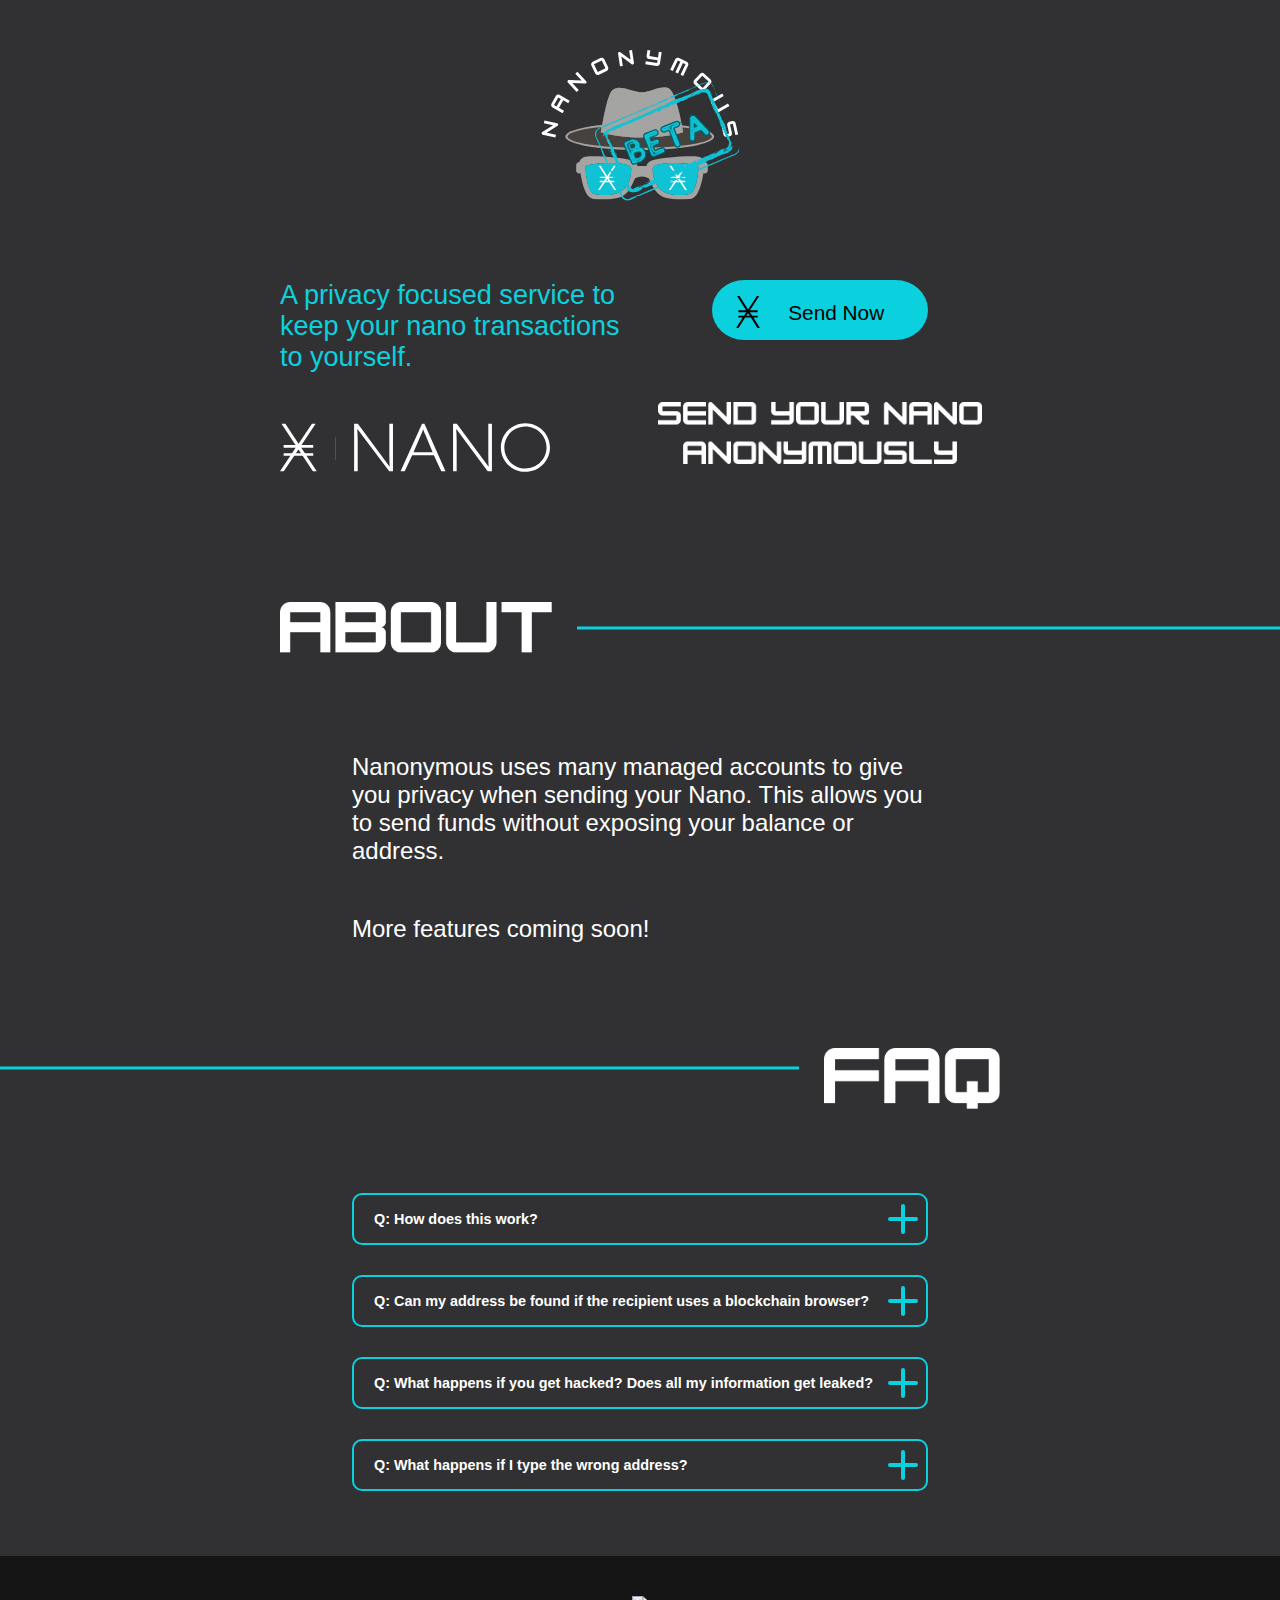
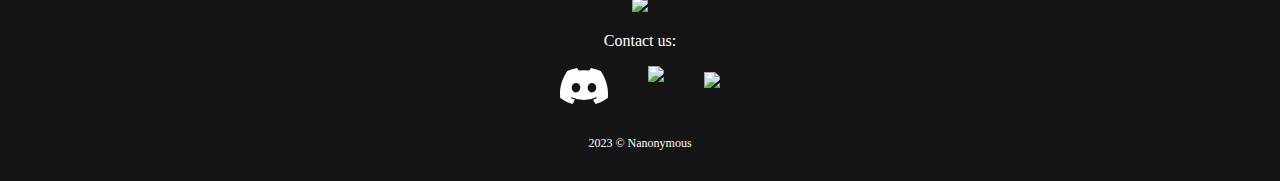
==== nanonymousFrontEnd/index.html @ 7245e058 "Added beta branding" ====
<!DOCTYPE html>
<html>
<meta name="viewport" content="width=device-width, initial-scale=1.0">
<head>
<title>Nanonymous</title>
<link rel="stylesheet" href="css/index.css">
<link rel="stylesheet" href="css/common.css">
<img src="images/1_nospace.svg" id="logo" alt="Nanonymous">
<img src="images/beta.svg" id="beta"></img
</head>
<body>
   <div id=outerbody>
   <div id=innerbody>
      <div id=Hero>
         <div class="HeroContainer" style="order:0">
            <div id=HeroText>
               A privacy focused service to keep your nano transactions to yourself.
            </div>
            <div id=Q3>
               <a href="https://nano.org/">
                  <img src="images/nano-logo-white.svg" alt="Nano.org" style="width: 75%;">
               </a>
            </div>
         </div>
         <div class="HeroContainer" style="order:1">
            <div id="TransactionButtondiv">
               <div id="TransactionButtonSvg">
                  <a href="transaction.html">
                     <svg height="60" width="100%">
                           <rect id="TransactionButton" rx="15%" ry="50%" width="100%" height="60" />
                     </svg>
                     <img id="buttonImage" src="images/nano-symbol-black-no-border.svg" alt="Nano.org">
                     <span id="buttonText">Send Now</span>
                  </a>
               </div>
            </div>
            <div id=Q4>
               <img id="sendImg" src="images/Send.png" alt="Send Your Nano Anonymousely">
            </div>
         </div>

      </div>

      <br><br>

      <div style="display: flex;">
         <img id="Aboutpng" src="images/About.png">
         <svg width="9999px" style="margin-top: auto; margin-bottom: auto; margin-right: -600%;">
            <line class="Line" x1="25" y1="75" x2="9999" y2="75" />
         </svg>
      </div>
      <div class="content" id="About">
         <p style="font-stylemargin-top: 50px; margin-bottom: 50px;">Nanonymous uses many managed accounts to give you privacy when sending your Nano. This allows you to send funds without exposing your balance or address.
         </p>
         <p> More features coming soon! </p>
      </div>

      <div style="display: flex;">
         <svg width="9999px" style="margin-top: auto; margin-bottom: auto; margin-left: -600%; margin-right: 25px;">
            <line class="Line" x1="10" y1="75" x2="9999" y2="75" />
         </svg>
         <img id="FAQpng" src="images/FAQ.png">
      </div>
      <div class="content">
         <div class="Qbox">
            <button type="button" class="collapsible">
               <label class="collable">
                  Q: How does this work?
               </label>
               <div class="animate closed">
                  <div class="plus-minus">
                     <div class="horizontal"></div>
                     <div class="vertical"></div>
                  </div>
               </div>
            </button>
            <div class="answer">
               <p>A: You tell us what address you want to send to (the recipient) and we give you one of our own addresses. Once we receive your payment at our address the funds are sent to the recipient from an unrelated address we control.</p>
            </div>
         </div>
         <div class="Qbox">
            <button type="button" class="collapsible">
               <label class="collable">
                  Q: Can my address be found if the recipient uses a blockchain browser?
               </label>
               <div class="animate closed">
                  <div class="plus-minus">
                     <div class="horizontal"></div>
                     <div class="vertical"></div>
                  </div>
               </div>
            </button>
            <div class="answer">
               <p>A: Your address will never be linked to the recipient's address from transactions that Nanonymous initiates. </p>
            </div>
         </div>
         <div class="Qbox">
            <button type="button" class="collapsible">
               <label class="collable">
                  Q: What happens if you get hacked? Does all my information get leaked?
               </label>
               <div class="animate closed">
                  <div class="plus-minus">
                     <div class="horizontal"></div>
                     <div class="vertical"></div>
                  </div>
               </div>
            </button>
            <div class="answer">
               <p>A: We store as little about our clients as possible, and use one-way hashes to ensure the data we do save can't be used to determine our client's addresses.
            </div>
         </div>
         <div class="Qbox">
            <button type="button" class="collapsible">
               <label class="collable">
                  Q: What happens if I type the wrong address?
               </label>
               <div class="animate closed">
                  <div class="plus-minus">
                     <div class="horizontal"></div>
                     <div class="vertical"></div>
                  </div>
               </div>
            </button>
            <div class="answer">
               <p>A: Typically that would create an invalid address and the transaction would abort, but we are not responsible for incorrect addresses. We only ensure the funds go to a valid account that you specify.
            </div>
         </div>
      </div>

   </div>
   </div>
</body>
<footer>
   <img src="images/name.png" style="margin: auto">
   <p> Contact us: </p>
   <div id="ContactImgs">
      <img id="discord" src="images/discord-white.svg">
      <img id="twitter" src="images/twitter-small.png">
      <a href="mailto:info@nanonymous.cc" style="margin: auto 20px; height: 70%;">
         <img id="email" src="images/email.png">
      </a>
   </div>
   <br>
   <p id="Copywrite"> 2023 &#169; Nanonymous </p>
   <br/>
</footer>
</html>

<script>
   var coll = document.getElementsByClassName("collapsible");
   var i;

   for (i = 0; i < coll.length; i++) {
      coll[i].addEventListener("click", function() {

         var content = this.nextElementSibling;
         this.classList.toggle('opened');
         this.classList.toggle('closed');
         if (content.style.maxHeight) {
            content.style.maxHeight = null;
         } else {
            content.style.maxHeight = content.scrollHeight + "px";
         }
      });
   }

</script>
---- nanonymousFrontEnd/css/index.css ----
#Hero {
    display: flex;
    flex-wrap: wrap-reverse;
 }
 .HeroContainer {
    display: flex;
    flex-direction: column;
    flex-grow:1;
    width: 50%;
    min-width: 15em;
    margin-top: 40px;
    margin-bottom: 40px;
 }
 #TransactionButtondiv {
    order: 0;
    flex-grow: 1;

    margin-bottom: 25px;
 }
 #TransactionButtonSvg {
    min-width: 10em;
    position: relative;
    width: 60%;
    left: 20%;

 }
 #TransactionButton {

    fill: #0BD1DF;
 }
 #HeroText {
    order: 0;
    flex-grow: 1;

    font-size: 1.69em;

    color: #0BD1DF;

    margin-bottom: 25px;
 }
 #Q3 {
    order: 1;
    flex-grow: 1;

    margin-top: 25px;
 }
 #Q4 {
    order: 1;
    flex-grow: 1;

    margin-top: 25px;
 }
 #sendImg {
    position: relative;
    left: 5%;
    width: 90%;
 }
 #buttonImage {
    position: absolute;
    height: 100%;
    top: 25%;
    height: 50%;

    left: 10%;
    width: 13%;
 }
 #buttonText {
    position: absolute;
    height: 100%;
    top: 33%;

    left: 25%;
    width: 65%;

    text-align: center;
    font-size: 1.30em;
    color: black;
 }
 #Aboutpng {
    width: 17em;
    order: -1;

    object-fit: contain;

    margin-top: 50px;
    margin-bottom: 50px;
 }
 #FAQpng {
    width: 11em;
    order: 1;

    object-fit: contain;

    margin-top: 50px;
    margin-bottom: 30px;
 }
 #About{
    font-size: 1.5em
 }
 .content {
    margin-top: 50px;
    margin-bottom: 50px;
    margin-left: 10%;
    margin-right: 10%;
 }
 .Qbox {
    border-color: #0BD1DF;
    border-width: 2px;
    border-radius: 10px;
    border-style: solid;

    padding-top: 15px;
    padding-bottom: 15px;
    margin-top: 30px;
    margin-bottom: 30px;
 }
 .collapsible {
    cursor: pointer;
    width: 100%;
    border: none;
    padding-left: 20px;
    background-color: #313133;

    display: flex;
    justify-content: space-between;

    color: white;
    text-align: left;
    font-weight: bold;
    font-size: 0.9em;
 }
 .collable {
    padding-right: 25px;
 }
 .answer {
    padding: 0 18px;
    overflow: hidden;
    max-height: 0;
    transition: max-height 0.5s ease-out;
 }
 /* Plus/Minus animation */
 .closed .vertical {
    transition: all 0.5s ease-in-out;
    opacity: 1;
 }
 .closed .horizontal {
    transition: all 0.5s ease-in-out;
    opacity: 1;
 }

 .opened .vertical {
    transition: all 0.5s ease-in-out;
    transform: rotate(180deg);
    opacity: 0;
 }
 .opened .horizontal {
    transition: all 0.5s ease-in-out;
    transform: rotate(180deg);
    opacity: 1;
 }

 .animate {
    height: 1em;
    width: 1em;
    font-size: 1em;
 }

 .animate .plus-minus {
    margin-top: 8px;
    margin-left: 12px;
    position: relative;
 }
 .animate .plus-minus .horizontal {
    border-radius: 10px;
    position: absolute;
    background-color: #0BD1DF;
    width: 30px;
    height: 4px;
    margin-left: -30px;
    margin-top: -2.5px;
 }
 .animate .plus-minus .vertical {
    border-radius: 10px;
    position: absolute;
    background-color: #0BD1DF;
    width: 4px;
    height: 30px;
    margin-left: -17px;
    margin-top: -15px;
 }
---- nanonymousFrontEnd/css/common.css ----
body {
    width: 100%;
    margin: 0;
    background-color: #313133;
 }
 a:link{
    color: #0BD1DF;
 }
 #logo {
    width: 150px;
    height: 150px;
    display: block;
    margin-left: auto;
    margin-right: auto;
    margin-top: 50px;
    margin-bottom: 25px;
    width: 50%;
 }
 #beta {
    position: absolute;
    width: 146px;
    left: 50%;
    margin-left: -45px;
    top: 82px;
 }
 #outerbody {
    width: 100%;
    margin: 0;
    overflow: hidden;
 }
 #innerbody {
    max-width: 45em;
    margin: 0px auto;
    font-family: Arial;
    color: white;
    padding: 15px;
 }
 .Line {
   stroke: #0BD1DF;
   stroke-width: 3px;
   height: 3px;

 }
 footer {
    width: 100%;
    margin: 0 auto;
    padding-top: 40px;

    text-align: center;
    font-family: DMSans-Medium;
    color: white;

    background-color: #151515;
 }
 #ContactImgs {
    position: relative;
    display: flex;
    justify-content: center;

    height: 40px;
    width: 50%;
    left: 25%;
 }
 #Copywrite {
    font-size: 12px;
 }
 #discord {
    margin: auto 20px;
    height: 90%;

    z-index: 1;
 }
 #twitter {
    margin: auto 20px;
    height: 100%;

    z-index: 1;
 }
 #email {
    margin: auto;
    height: 100%;

    z-index: 1;
 }
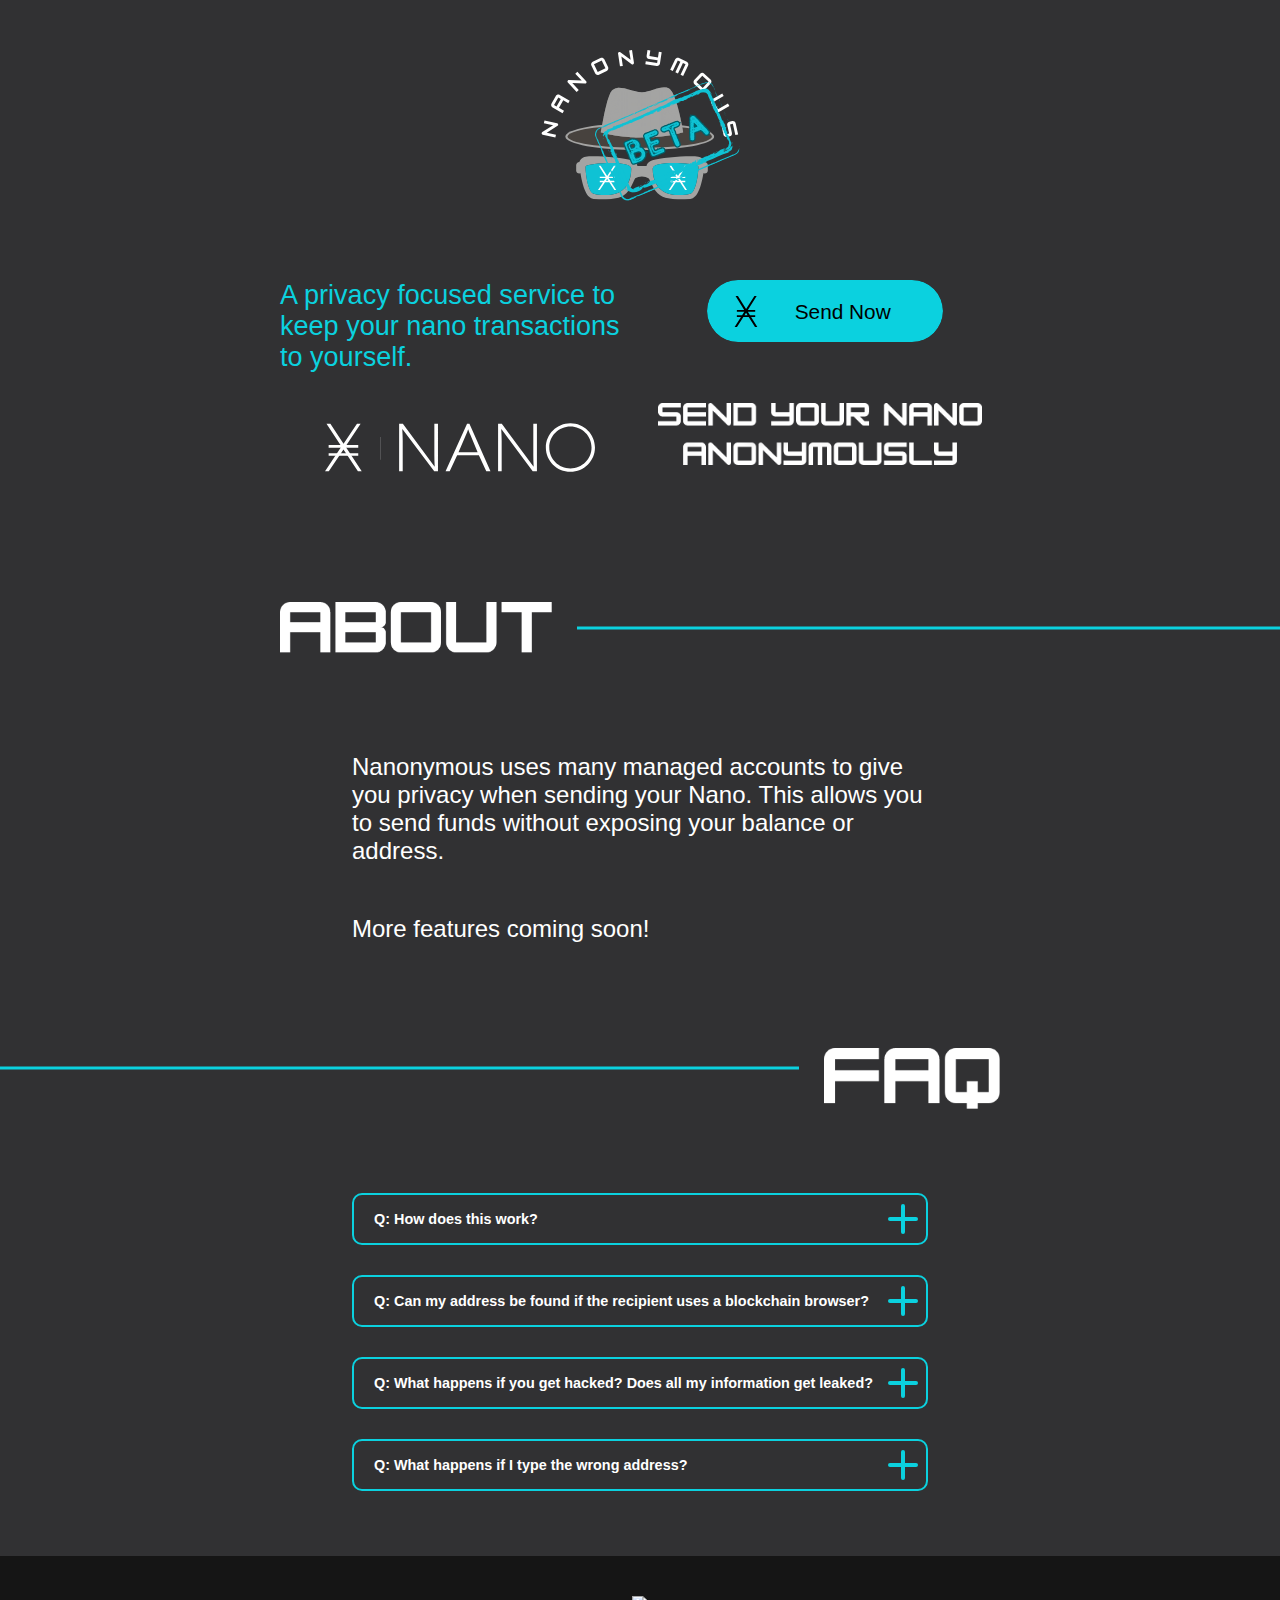
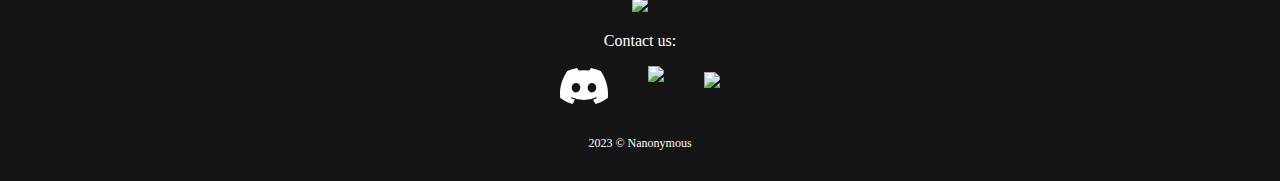
==== commit c428a85a: "Added animations to the send now button on the home page." ====
--- a/nanonymousFrontEnd/index.html
+++ b/nanonymousFrontEnd/index.html
@@ -24,15 +24,10 @@
          </div>
          <div class="HeroContainer" style="order:1">
             <div id="TransactionButtondiv">
-               <div id="TransactionButtonSvg">
-                  <a href="transaction.html">
-                     <svg height="60" width="100%">
-                           <rect id="TransactionButton" rx="15%" ry="50%" width="100%" height="60" />
-                     </svg>
-                     <img id="buttonImage" src="images/nano-symbol-black-no-border.svg" alt="Nano.org">
-                     <span id="buttonText">Send Now</span>
-                  </a>
-               </div>
+               <a href="transaction.html" id="TransactionButton">
+                  <img id="buttonImage" src="images/nano-symbol-black-no-border.svg" alt="Nano.org">
+                  <span id="buttonText">Send Now</span>
+               </a>
             </div>
             <div id=Q4>
                <img id="sendImg" src="images/Send.png" alt="Send Your Nano Anonymousely">
--- a/nanonymousFrontEnd/css/index.css
+++ b/nanonymousFrontEnd/css/index.css
@@ -17,16 +17,78 @@
 
     margin-bottom: 25px;
  }
- #TransactionButtonSvg {
-    min-width: 10em;
-    position: relative;
+ #TransactionButton {
+    display: inline-block;
+    padding: 6px 10px;
+    border-radius: 10rem;
+    color: black;
+
+    height: 50px;
     width: 60%;
     left: 20%;
-
- }
- #TransactionButton {
-
-    fill: #0BD1DF;
+    margin-left: -5px;
+
+    transition: all .3s;
+    position: relative;
+    overflow: hidden;
+    z-index: 1;
+ }
+ #TransactionButton:after {
+    content: '';
+    position: absolute;
+    bottom: 0;
+    left: 0;
+    width: 100%;
+    height: 100%;
+    background-color: #0BD1DF;
+    border-radius: 10rem;
+    z-index: -2;
+ }
+ #TransactionButton:before {
+    content: '';
+    position: absolute;
+    bottom: 0;
+    left: 0;
+    width: 0%;
+    height: 100%;
+    background-color: #00717F;
+    transition: all .3s;
+    border-radius: 10rem;
+    z-index: -1;
+ }
+ #TransactionButton:hover:before {
+    width: 100%;
+ }
+ #buttonImage {
+    position: absolute;
+    height: 100%;
+    top: 25%;
+    height: 50%;
+
+    left: 10%;
+    width: 13%;
+
+    transition: all .2s;
+ }
+ #TransactionButton:hover #buttonImage{
+    filter: invert(100%) sepia(100%) saturate(0%) hue-rotate(355deg) brightness(100%) contrast(100%);
+ }
+ #buttonText {
+    position: absolute;
+    height: 100%;
+    top: 33%;
+
+    left: 25%;
+    width: 65%;
+
+    text-align: center;
+    font-size: 1.30em;
+    color: black;
+
+    transition: all .4s;
+ }
+ #TransactionButton:hover #buttonText {
+    color: white;
  }
  #HeroText {
     order: 0;
@@ -41,6 +103,7 @@
  #Q3 {
     order: 1;
     flex-grow: 1;
+    text-align: center;
 
     margin-top: 25px;
  }
@@ -54,27 +117,6 @@
     position: relative;
     left: 5%;
     width: 90%;
- }
- #buttonImage {
-    position: absolute;
-    height: 100%;
-    top: 25%;
-    height: 50%;
-
-    left: 10%;
-    width: 13%;
- }
- #buttonText {
-    position: absolute;
-    height: 100%;
-    top: 33%;
-
-    left: 25%;
-    width: 65%;
-
-    text-align: center;
-    font-size: 1.30em;
-    color: black;
  }
  #Aboutpng {
     width: 17em;
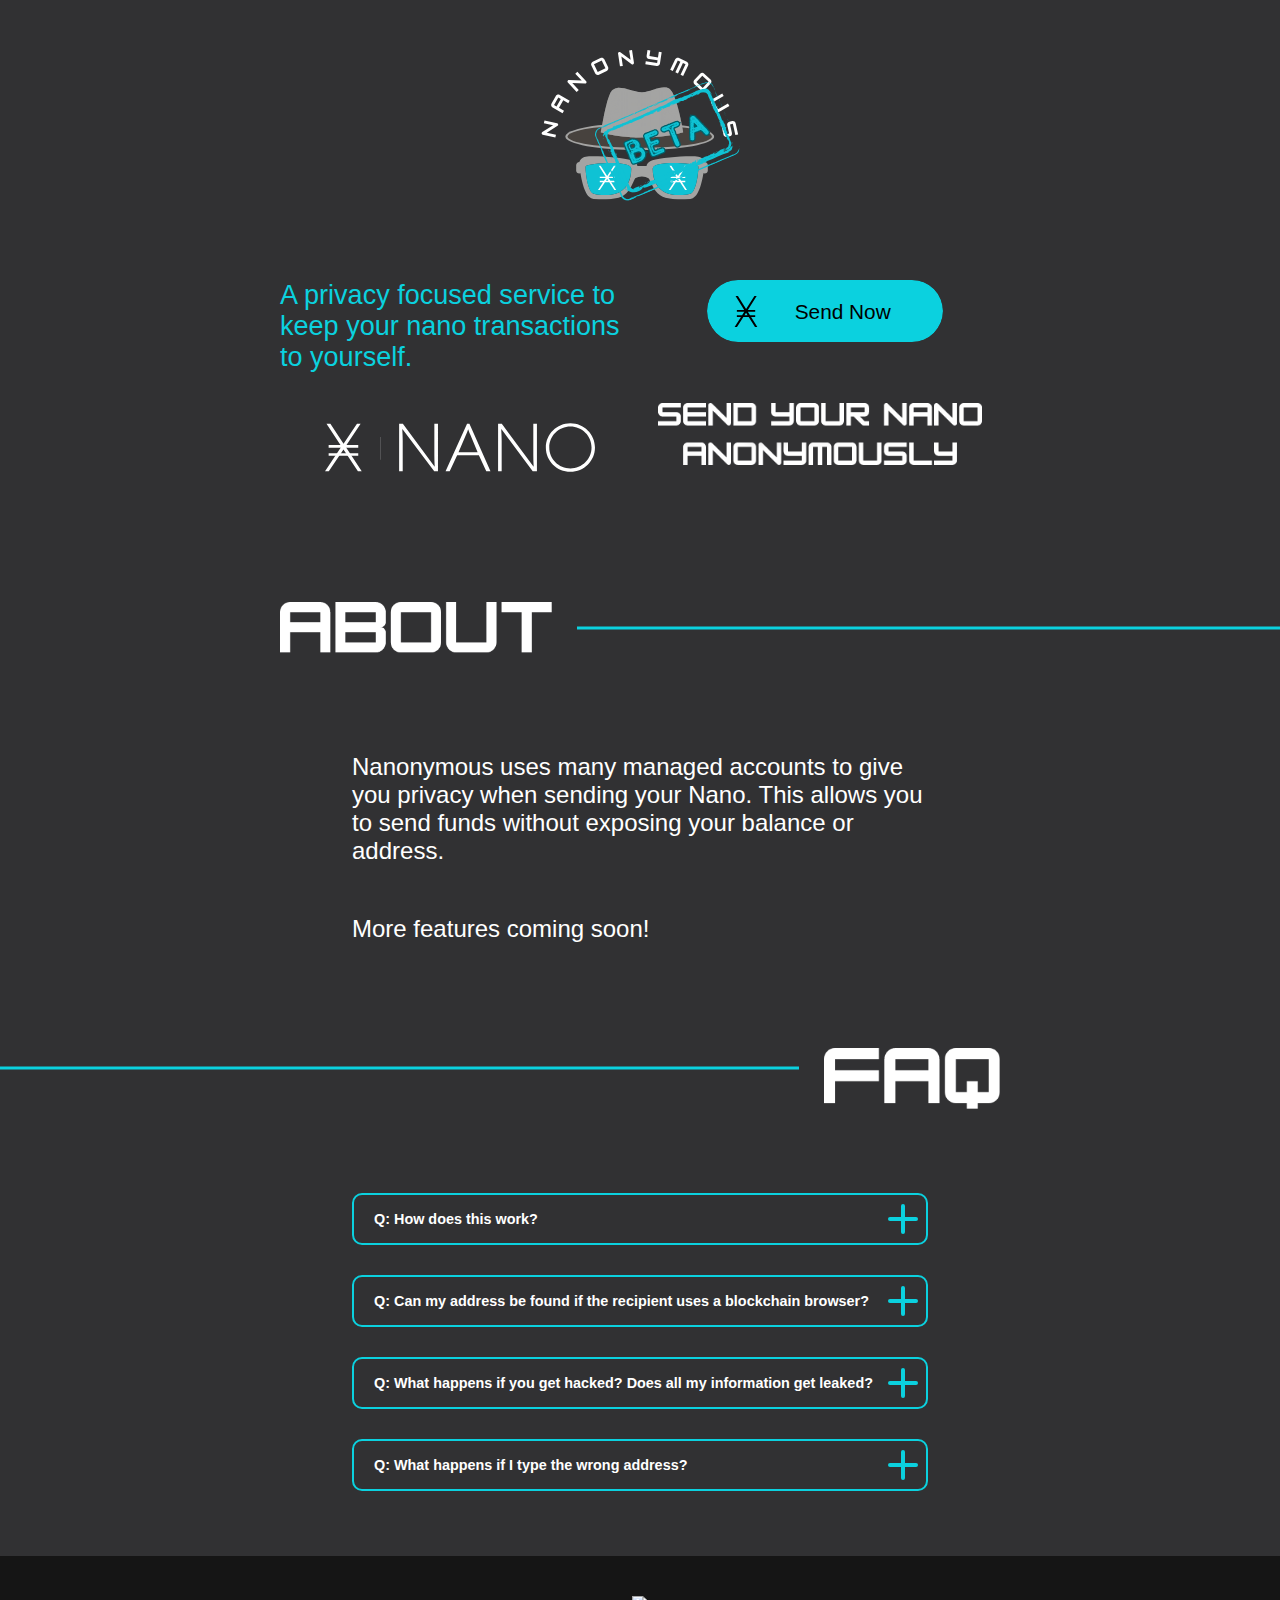
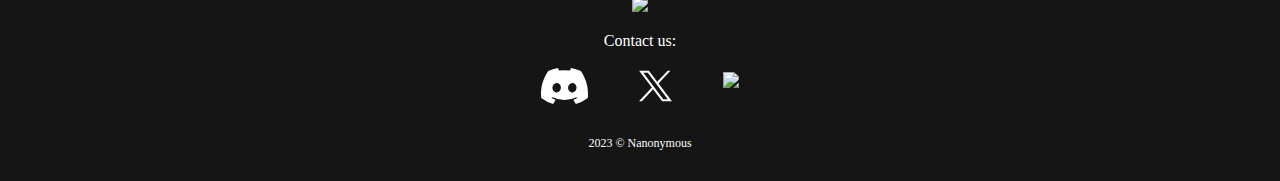
==== commit 2e94c87f: "Better errors and other stuff." ====
--- a/nanonymousFrontEnd/index.html
+++ b/nanonymousFrontEnd/index.html
@@ -86,7 +86,7 @@
                </div>
             </button>
             <div class="answer">
-               <p>A: Your address will never be linked to the recipient's address from transactions that Nanonymous initiates. </p>
+               <p>A: Your address will almost never be linked to the recipient's address from transactions that Nanonymous initiates. In very rare cases they may be linked, but only through at least 5 separate intermediate accounts.</p>
             </div>
          </div>
          <div class="Qbox">
@@ -131,7 +131,7 @@
    <p> Contact us: </p>
    <div id="ContactImgs">
       <img id="discord" src="images/discord-white.svg">
-      <img id="twitter" src="images/twitter-small.png">
+      <img id="twitter" src="images/twitter-x-seeklogoWhite.svg">
       <a href="mailto:info@nanonymous.cc" style="margin: auto 20px; height: 70%;">
          <img id="email" src="images/email.png">
       </a>
--- a/nanonymousFrontEnd/css/index.css
+++ b/nanonymousFrontEnd/css/index.css
@@ -28,7 +28,7 @@
     left: 20%;
     margin-left: -5px;
 
-    transition: all .3s;
+    transition: all .4s;
     position: relative;
     overflow: hidden;
     z-index: 1;
@@ -52,7 +52,7 @@
     width: 0%;
     height: 100%;
     background-color: #00717F;
-    transition: all .3s;
+    transition: all .4s;
     border-radius: 10rem;
     z-index: -1;
  }
@@ -68,7 +68,7 @@
     left: 10%;
     width: 13%;
 
-    transition: all .2s;
+    transition: all .3s;
  }
  #TransactionButton:hover #buttonImage{
     filter: invert(100%) sepia(100%) saturate(0%) hue-rotate(355deg) brightness(100%) contrast(100%);
@@ -85,7 +85,7 @@
     font-size: 1.30em;
     color: black;
 
-    transition: all .4s;
+    transition: all .5s;
  }
  #TransactionButton:hover #buttonText {
     color: white;
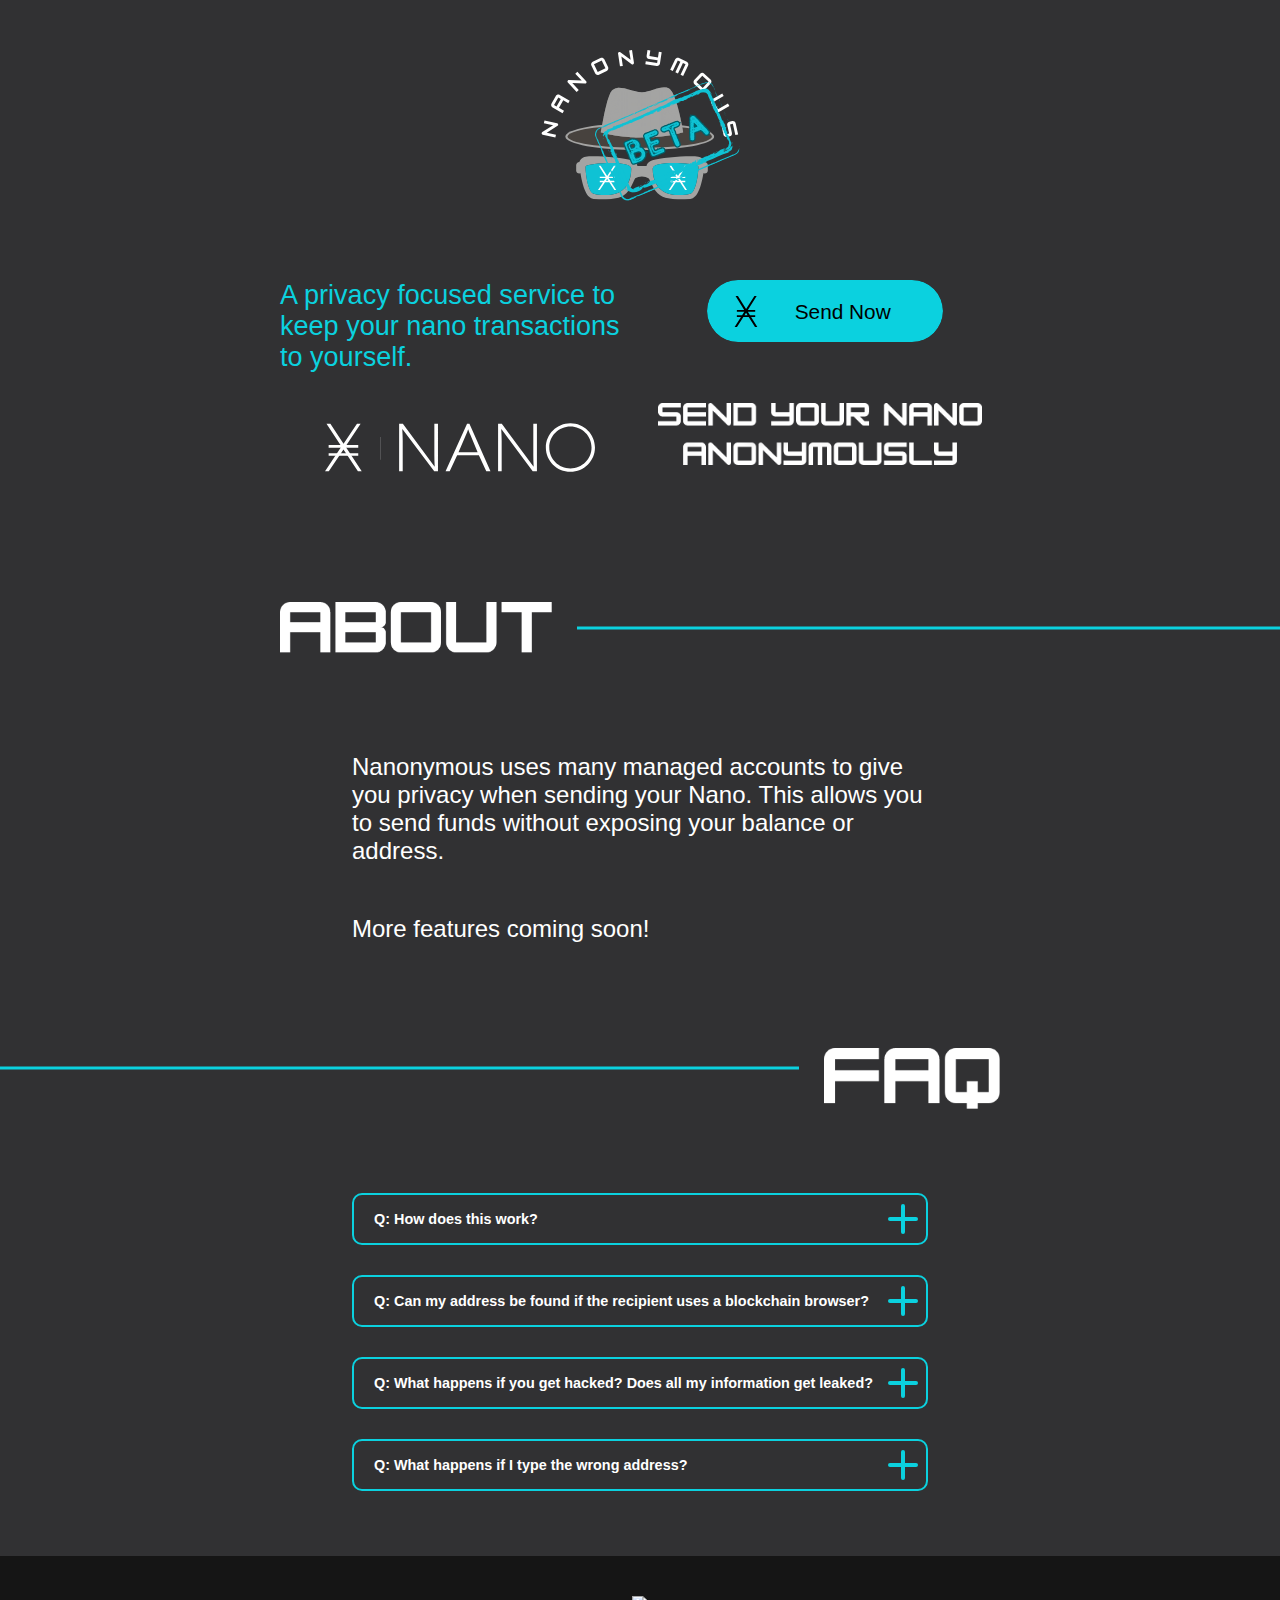
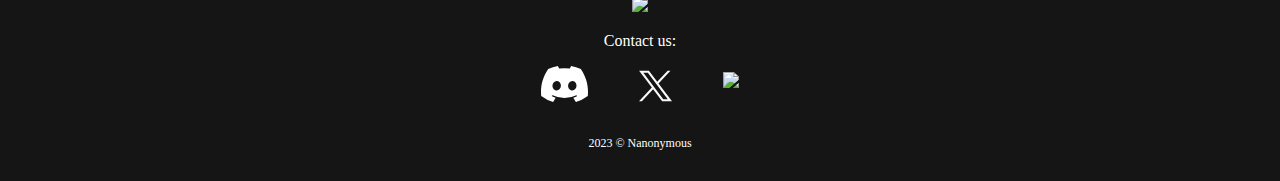
==== commit f57fc09e: "Twitter and minor connection fix." ====
--- a/nanonymousFrontEnd/index.html
+++ b/nanonymousFrontEnd/index.html
@@ -130,8 +130,12 @@
    <img src="images/name.png" style="margin: auto">
    <p> Contact us: </p>
    <div id="ContactImgs">
-      <img id="discord" src="images/discord-white.svg">
-      <img id="twitter" src="images/twitter-x-seeklogoWhite.svg">
+      <a href="https://discord.gg/BzmgjYxyXa">
+         <img id="discord" src="images/discord-white.svg">
+      </a>
+      <a href="https://twitter.com/Nanonymous_nano">
+         <img id="twitter" src="images/twitter-x-seeklogoWhite.svg">
+      </a>
       <a href="mailto:info@nanonymous.cc" style="margin: auto 20px; height: 70%;">
          <img id="email" src="images/email.png">
       </a>
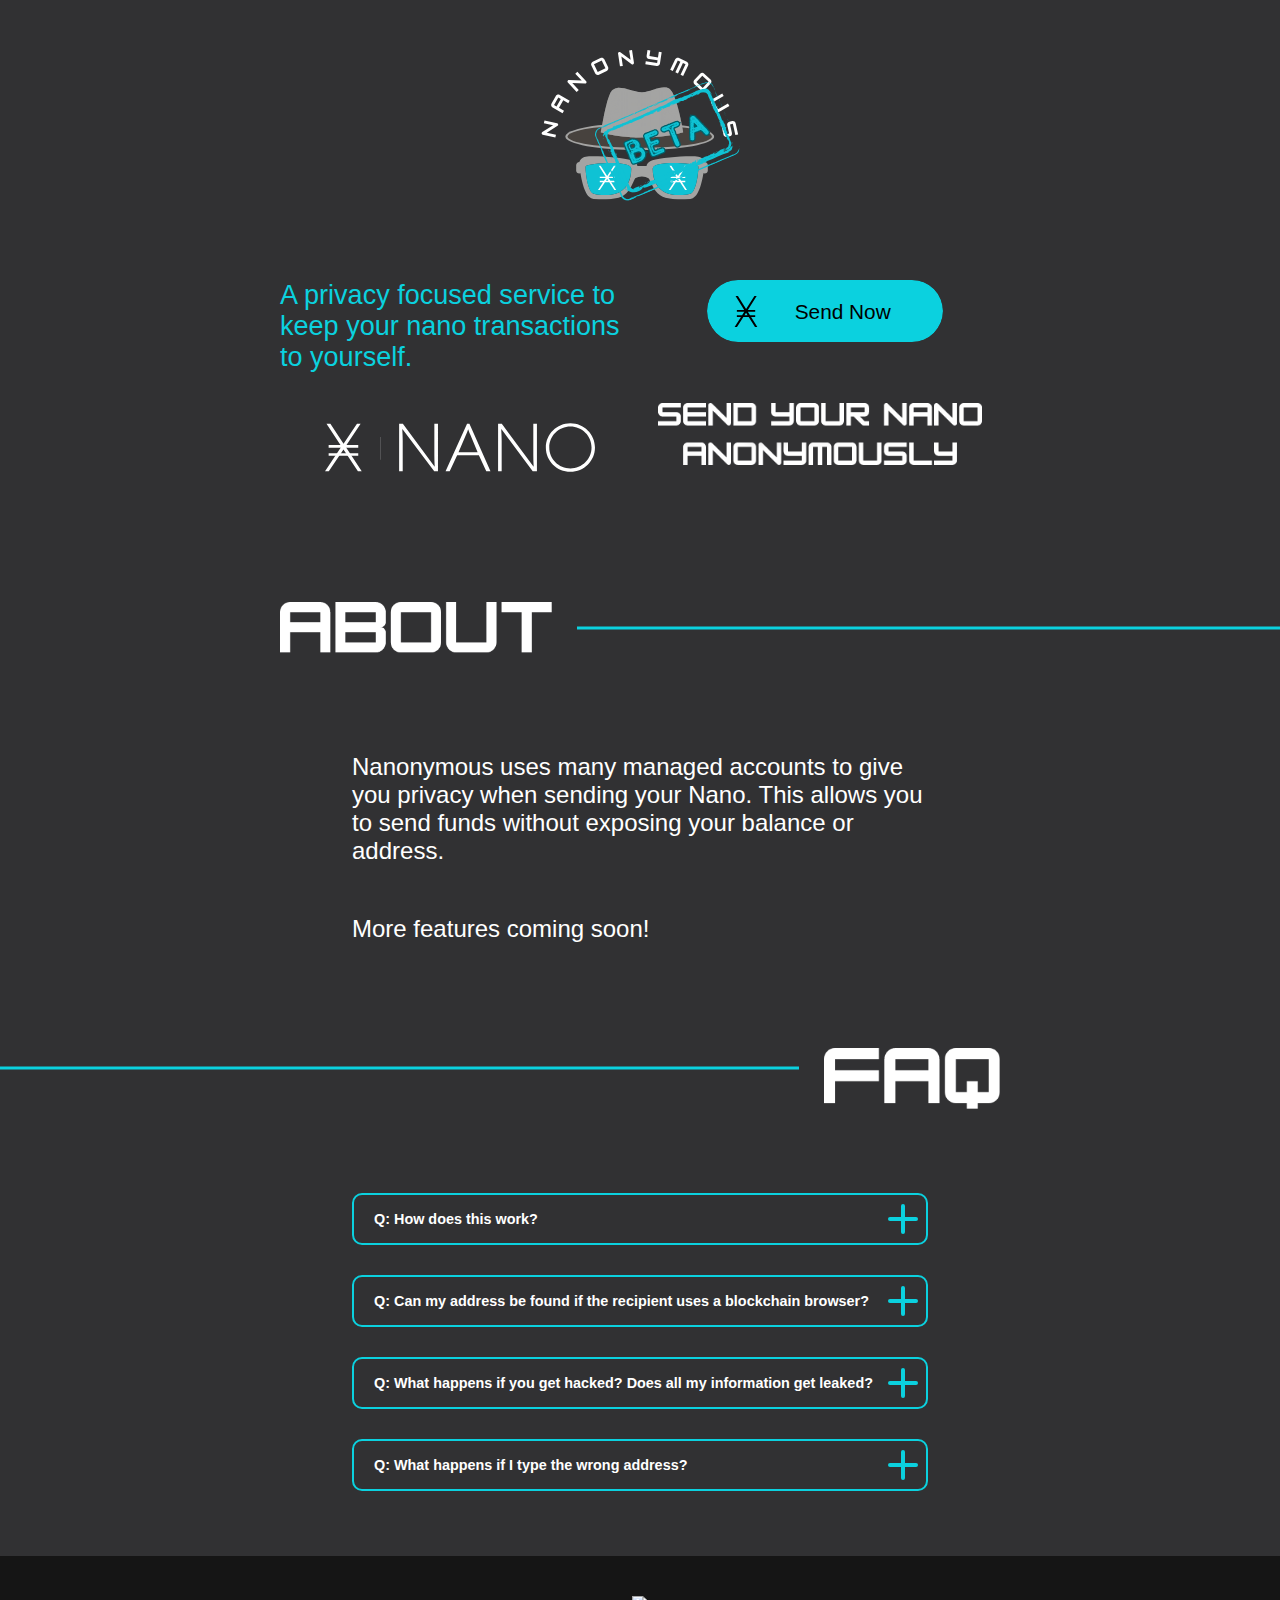
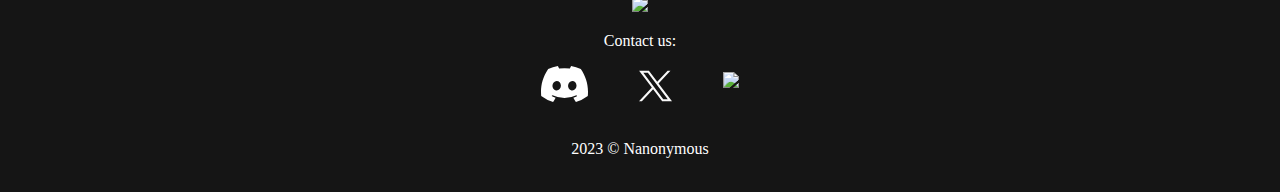
==== commit 3515dcdc: "Fixed the concerns of a pedantic nitwit." ====
--- a/nanonymousFrontEnd/index.html
+++ b/nanonymousFrontEnd/index.html
@@ -141,7 +141,7 @@
       </a>
    </div>
    <br>
-   <p id="Copywrite"> 2023 &#169; Nanonymous </p>
+   <p id="Copyrite"> 2023 &#169; Nanonymous </p>
    <br/>
 </footer>
 </html>
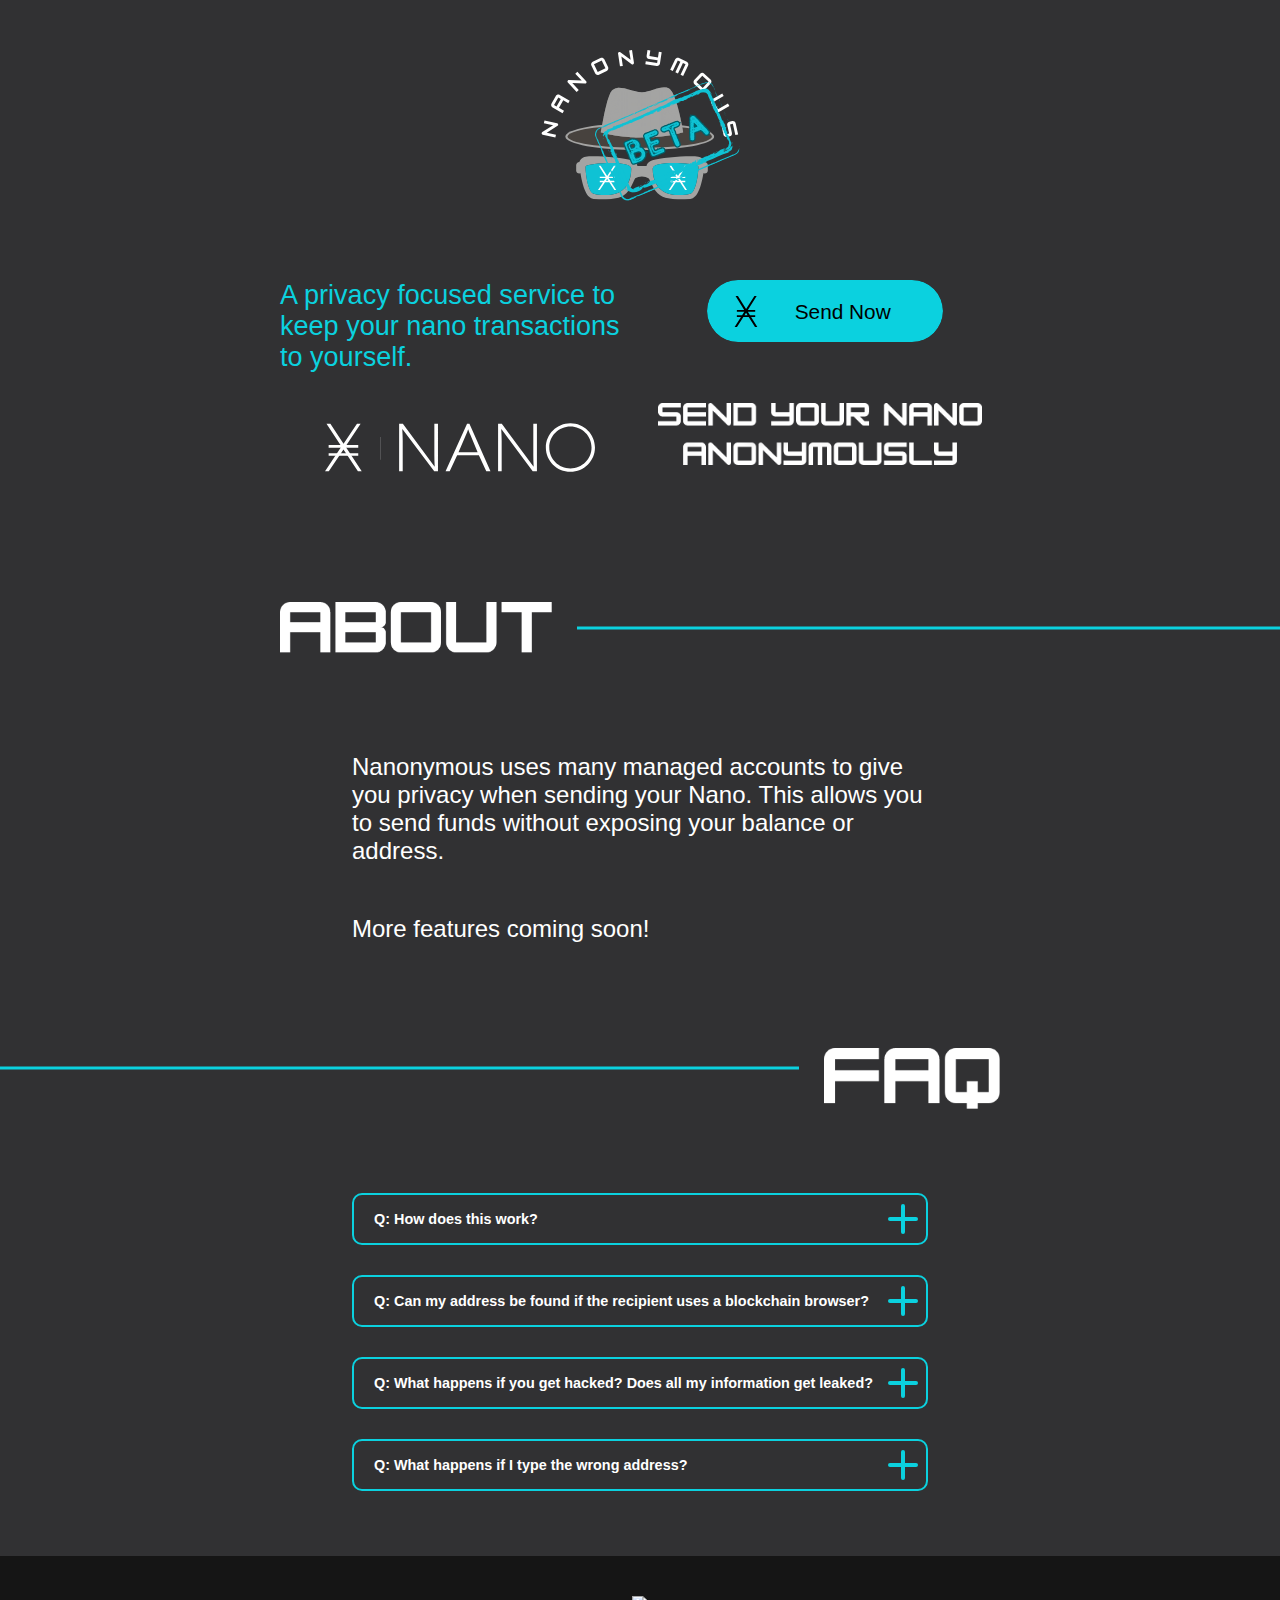
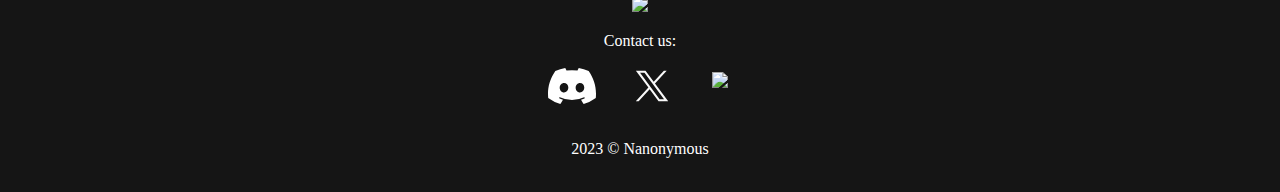
==== commit 853c55d9: "Fixed footer spacing problem on IOS/Firefox." ====
--- a/nanonymousFrontEnd/index.html
+++ b/nanonymousFrontEnd/index.html
@@ -70,7 +70,7 @@
                </div>
             </button>
             <div class="answer">
-               <p>A: You tell us what address you want to send to (the recipient) and we give you one of our own addresses. Once we receive your payment at our address the funds are sent to the recipient from an unrelated address we control.</p>
+               <p>A: You tell us what address you want to send to (the recipient) and we give you one of our own addresses. Once we receive your payment at our address, the funds are sent to the recipient from an unrelated address we control.</p>
             </div>
          </div>
          <div class="Qbox">
@@ -130,10 +130,10 @@
    <img src="images/name.png" style="margin: auto">
    <p> Contact us: </p>
    <div id="ContactImgs">
-      <a href="https://discord.gg/BzmgjYxyXa">
+      <a href="https://discord.gg/BzmgjYxyXa" class="footerImg">
          <img id="discord" src="images/discord-white.svg">
       </a>
-      <a href="https://twitter.com/Nanonymous_nano">
+      <a href="https://twitter.com/Nanonymous_nano" class="footerImg">
          <img id="twitter" src="images/twitter-x-seeklogoWhite.svg">
       </a>
       <a href="mailto:info@nanonymous.cc" style="margin: auto 20px; height: 70%;">
--- a/nanonymousFrontEnd/css/common.css
+++ b/nanonymousFrontEnd/css/common.css
@@ -61,9 +61,6 @@
     width: 50%;
     left: 25%;
  }
- #Copywrite {
-    font-size: 12px;
- }
  #discord {
     margin: auto 20px;
     height: 90%;
@@ -82,3 +79,8 @@
 
     z-index: 1;
  }
+ .footerImg {
+    width: 80px;
+    display: flex;
+    justify-content: center;
+ }
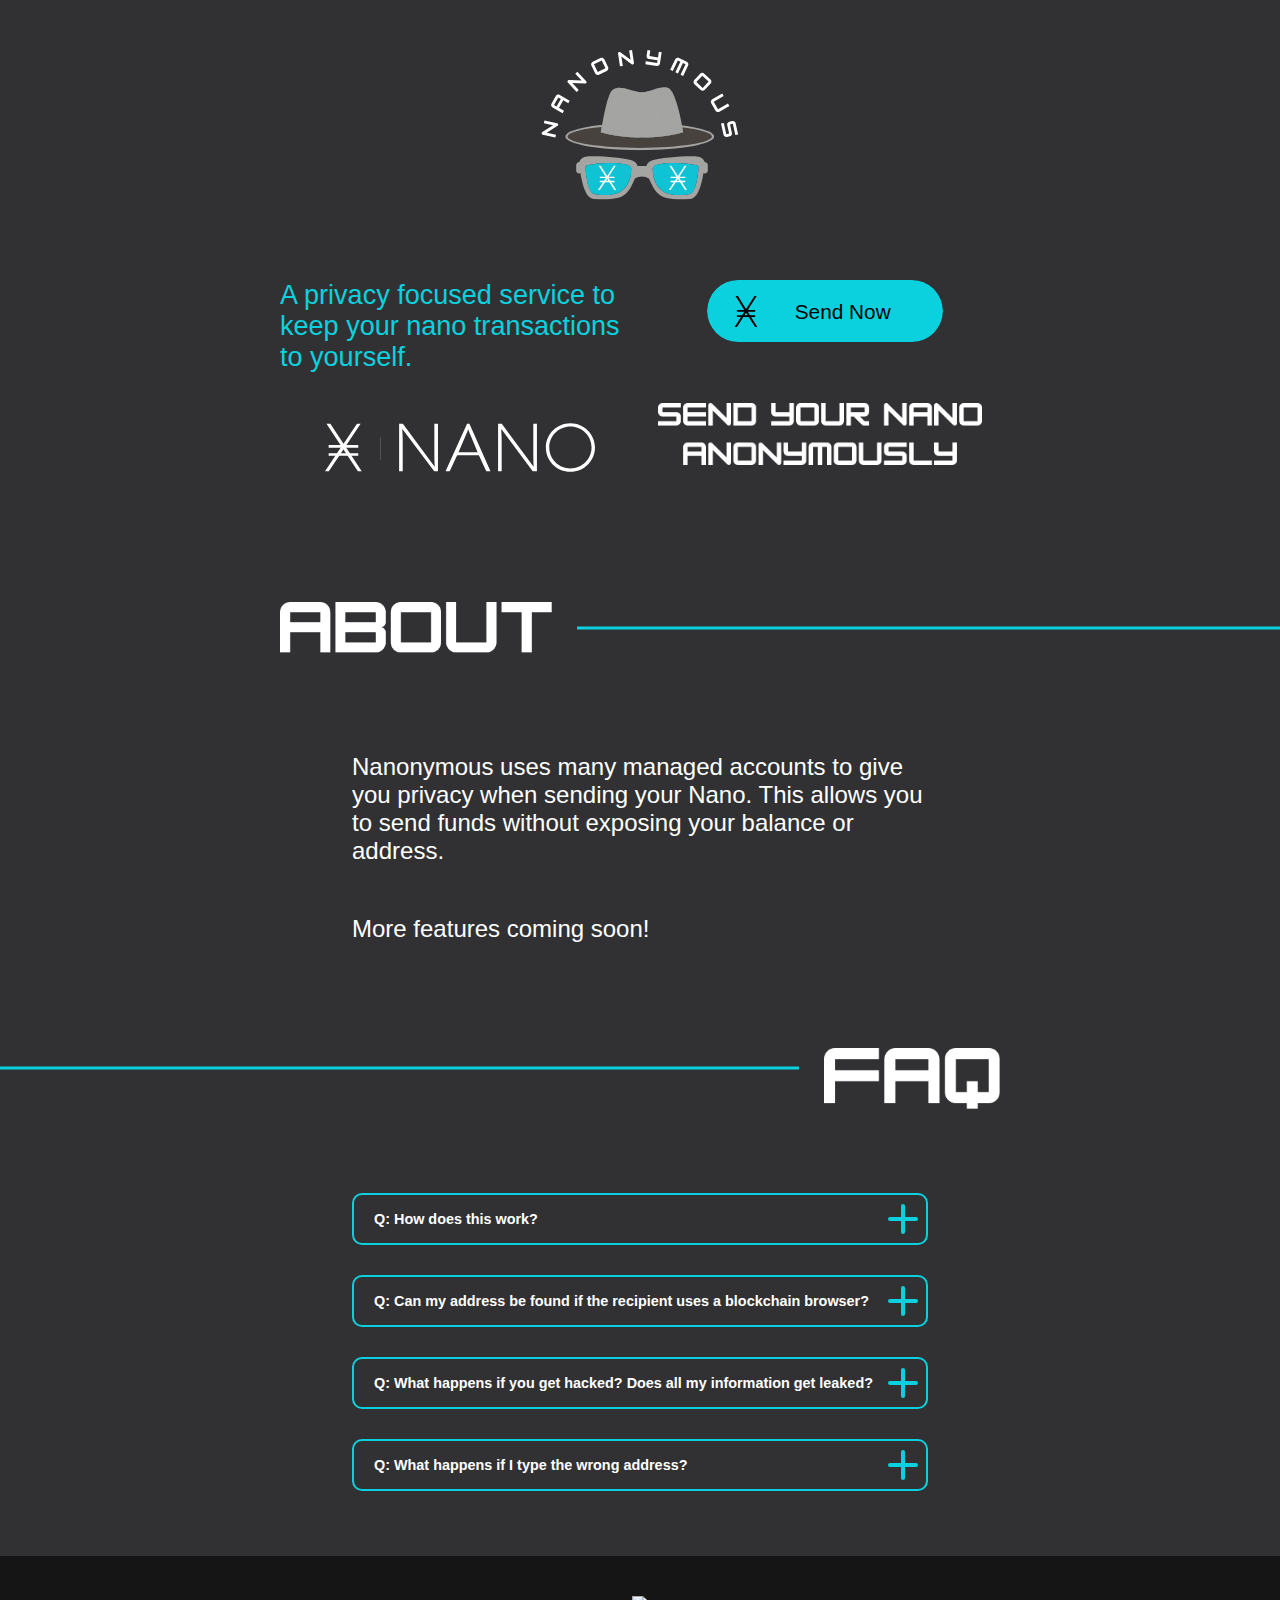
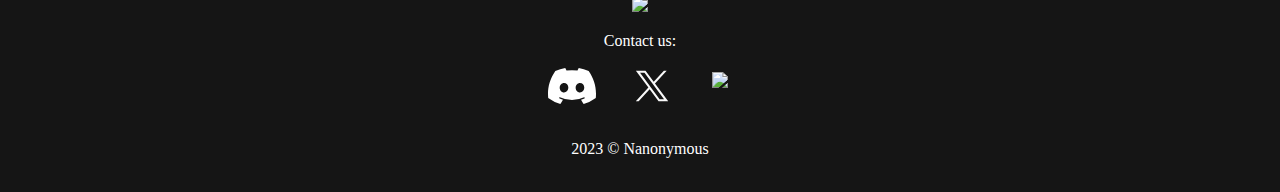
==== commit a569665d: "Removed beta branding." ====
--- a/nanonymousFrontEnd/index.html
+++ b/nanonymousFrontEnd/index.html
@@ -6,7 +6,7 @@
 <link rel="stylesheet" href="css/index.css">
 <link rel="stylesheet" href="css/common.css">
 <img src="images/1_nospace.svg" id="logo" alt="Nanonymous">
-<img src="images/beta.svg" id="beta"></img
+<!--<img src="images/beta.svg" id="beta"></img>-->
 </head>
 <body>
    <div id=outerbody>
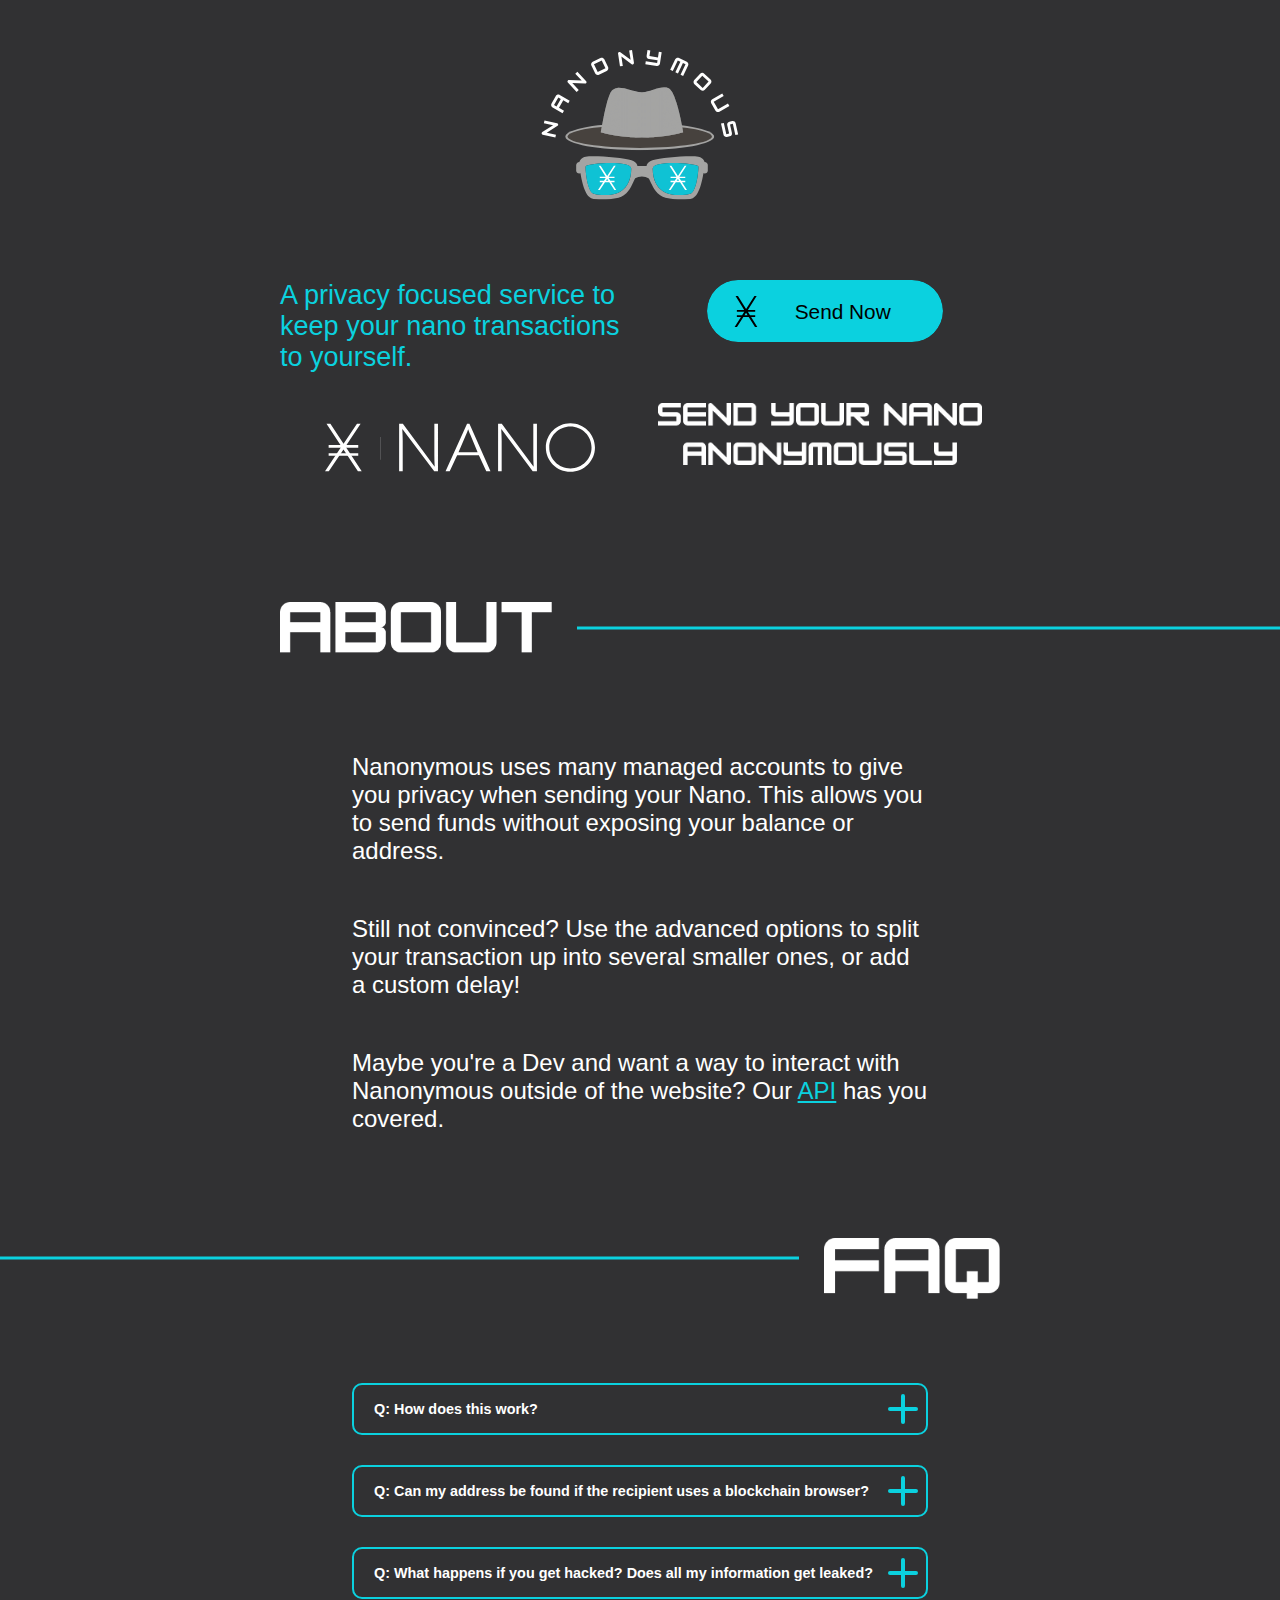
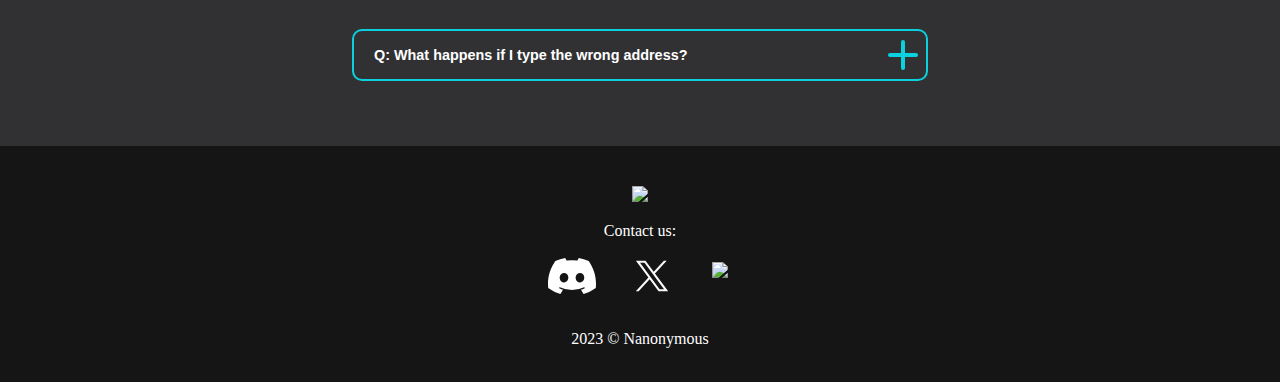
==== commit 89b2a282: "Added API documentation." ====
--- a/nanonymousFrontEnd/index.html
+++ b/nanonymousFrontEnd/index.html
@@ -47,7 +47,8 @@
       <div class="content" id="About">
          <p style="font-stylemargin-top: 50px; margin-bottom: 50px;">Nanonymous uses many managed accounts to give you privacy when sending your Nano. This allows you to send funds without exposing your balance or address.
          </p>
-         <p> More features coming soon! </p>
+         <p style="font-stylemargin-top: 50px; margin-bottom: 50px;"> Still not convinced? Use the advanced options to split your transaction up into several smaller ones, or add a custom delay! </p>
+         <p style="font-stylemargin-top: 50px; margin-bottom: 50px;"> Maybe you're a Dev and want a way to interact with Nanonymous outside of the website? Our <a href="documentation.html">API</a> has you covered.</p>
       </div>
 
       <div style="display: flex;">
